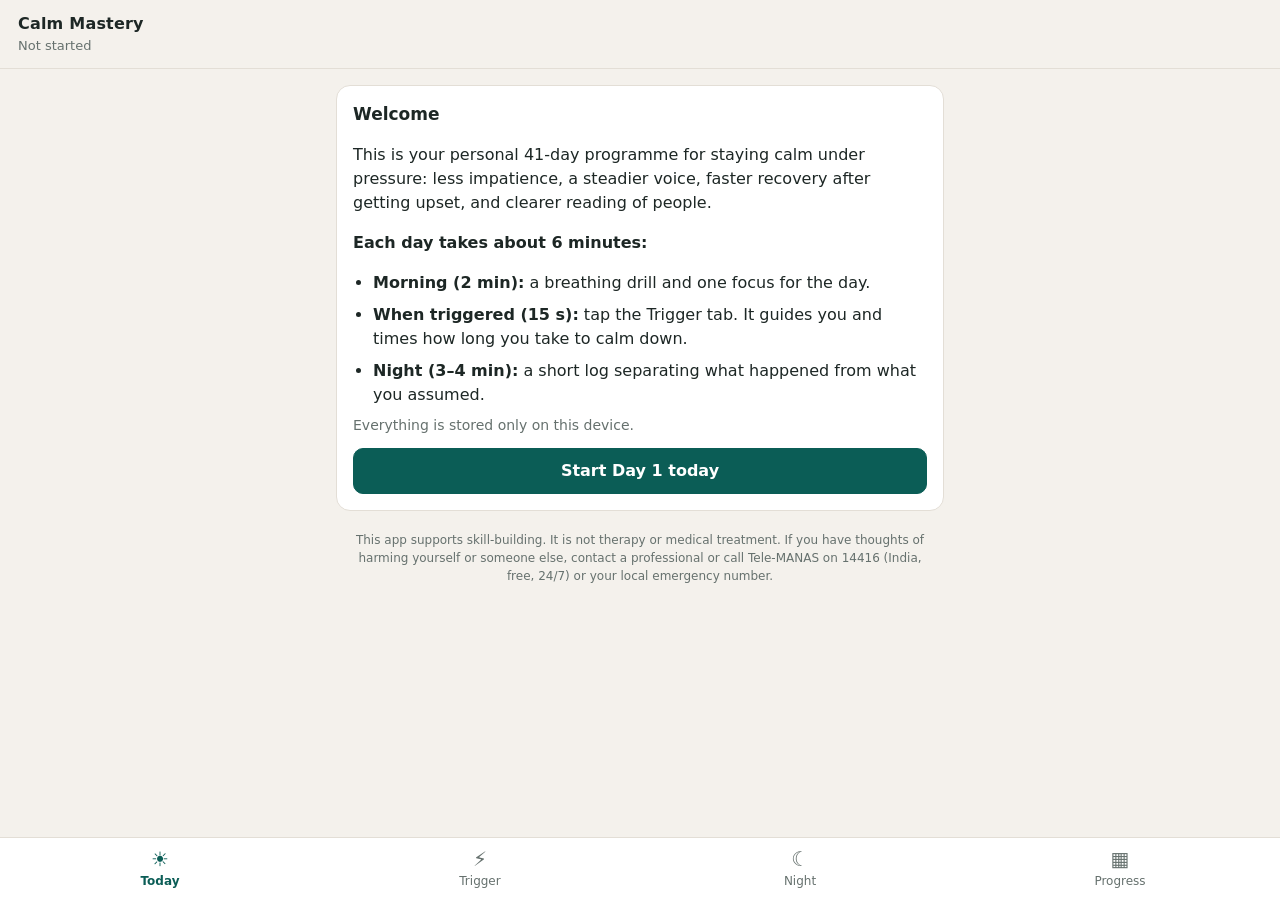
==== index.html @ 555eff74 "Calm Mastery personal MVP as an installable PWA 41-day emotional-regulation programme: daily breathi" ====
<!doctype html>
<html lang="en">
<head>
  <meta charset="utf-8">
  <meta name="viewport" content="width=device-width, initial-scale=1, viewport-fit=cover">
  <meta name="theme-color" content="#0b5d56">
  <title>Calm Mastery</title>
  <link rel="manifest" href="manifest.json">
  <link rel="icon" href="icon.svg" type="image/svg+xml">
  <link rel="icon" href="icons/icon-192.png" type="image/png" sizes="192x192">
  <link rel="apple-touch-icon" href="icons/apple-touch-icon.png">
  <meta name="apple-mobile-web-app-capable" content="yes">
  <meta name="mobile-web-app-capable" content="yes">
  <meta name="apple-mobile-web-app-title" content="Calm Mastery">
  <meta name="apple-mobile-web-app-status-bar-style" content="default">
  <meta name="description" content="A private 41-day programme for staying calm under pressure. Your data stays on your device.">
  <link rel="stylesheet" href="styles.css">
</head>
<body>
  <header class="topbar">
    <div>
      <div class="brand">Calm Mastery</div>
      <div class="sub" id="dayLabel"></div>
    </div>
    <div class="streak" id="streakBadge" title="Current streak"></div>
  </header>

  <div class="banner" id="activeBanner" hidden></div>

  <main id="view"></main>

  <nav class="tabs" aria-label="Sections">
    <button data-tab="today" class="active"><span>☀</span>Today</button>
    <button data-tab="trigger"><span>⚡</span>Trigger</button>
    <button data-tab="night"><span>☾</span>Night</button>
    <button data-tab="progress"><span>▦</span>Progress</button>
  </nav>

  <script src="content.js"></script>
  <script src="app.js"></script>
</body>
</html>
---- styles.css ----
:root {
  --bg: #f4f1ec;
  --card: #ffffff;
  --ink: #1d2725;
  --muted: #66716e;
  --line: #e3ded6;
  --accent: #0b5d56;
  --accent-soft: #dcefeb;
  --warn: #b4532a;
  --warn-soft: #fbe9df;
  --good: #2f7d4f;
  --radius: 14px;
  color-scheme: light dark;
}
@media (prefers-color-scheme: dark) {
  :root {
    --bg: #121615;
    --card: #1b2120;
    --ink: #e8ecea;
    --muted: #9aa5a2;
    --line: #2b3331;
    --accent: #4fb8a9;
    --accent-soft: #1d3532;
    --warn: #e58a5f;
    --warn-soft: #3a2519;
    --good: #6cc48f;
  }
}
* { box-sizing: border-box; }
html, body { margin: 0; }
body {
  font: 16px/1.5 system-ui, -apple-system, "Segoe UI", Roboto, sans-serif;
  background: var(--bg);
  color: var(--ink);
  padding-bottom: calc(76px + env(safe-area-inset-bottom));
}
button, input, textarea, select { font: inherit; color: inherit; }

.topbar {
  position: sticky; top: 0; z-index: 5;
  display: flex; justify-content: space-between; align-items: center;
  padding: 12px 18px; background: var(--bg);
  border-bottom: 1px solid var(--line);
}
.streak:empty { display: none; }
.brand { font-weight: 700; letter-spacing: .2px; }
.sub { color: var(--muted); font-size: 13px; }
.streak {
  background: var(--accent-soft); color: var(--accent);
  padding: 4px 10px; border-radius: 999px; font-weight: 600; font-size: 14px;
}

main { max-width: 640px; margin: 0 auto; padding: 16px; }

.card {
  background: var(--card); border: 1px solid var(--line);
  border-radius: var(--radius); padding: 16px; margin-bottom: 14px;
}
.card h2 { margin: 0 0 4px; font-size: 17px; }
.card .hint { color: var(--muted); font-size: 14px; margin: 0 0 12px; }
.card.done { border-color: var(--accent); }
.tag {
  display: inline-block; font-size: 12px; font-weight: 600;
  padding: 2px 8px; border-radius: 999px; background: var(--accent-soft); color: var(--accent);
}
.tag.warn { background: var(--warn-soft); color: var(--warn); }

.btn {
  display: inline-flex; align-items: center; justify-content: center; gap: 6px;
  border: 1px solid var(--line); background: var(--card);
  padding: 10px 16px; border-radius: 10px; cursor: pointer; min-height: 44px;
}
.btn.primary { background: var(--accent); border-color: var(--accent); color: #fff; font-weight: 600; }
.btn.block { width: 100%; }
.btn:disabled { opacity: .5; cursor: default; }
.row { display: flex; gap: 8px; flex-wrap: wrap; align-items: center; }

.choice {
  display: block; width: 100%; text-align: left;
  border: 1px solid var(--line); background: transparent;
  padding: 10px 12px; border-radius: 10px; margin-bottom: 8px; cursor: pointer;
}
.choice.selected { border-color: var(--accent); background: var(--accent-soft); }

.quote { font-size: 16px; margin: 0 0 8px; }
.src { color: var(--muted); font-size: 12px; }
details.srcs summary { color: var(--muted); font-size: 13px; cursor: pointer; margin-top: 8px; }
details.srcs p { margin: 6px 0 0; }

/* Breathing */
.breath { display: flex; flex-direction: column; align-items: center; padding: 8px 0; }
.circle {
  width: 150px; height: 150px; border-radius: 50%;
  background: radial-gradient(circle, var(--accent-soft) 0%, var(--accent-soft) 60%, transparent 61%);
  border: 3px solid var(--accent);
  display: flex; align-items: center; justify-content: center;
  text-align: center; font-weight: 600; color: var(--accent);
  transform: scale(.6); transition-property: transform; transition-timing-function: ease-in-out;
  margin: 18px 0;
}
.breath .count { color: var(--muted); font-size: 14px; }

/* Trigger */
.trigger-grid { display: grid; grid-template-columns: 1fr 1fr; gap: 10px; }
.trigger-btn {
  border: 1px solid var(--line); background: var(--card); border-radius: var(--radius);
  padding: 18px 10px; cursor: pointer; text-align: center; min-height: 110px;
}
.trigger-btn .em { font-size: 28px; display: block; margin-bottom: 6px; }
.timer { font-size: 44px; font-weight: 700; text-align: center; font-variant-numeric: tabular-nums; color: var(--warn); }
.steps { padding-left: 20px; margin: 8px 0; }
.steps li { margin-bottom: 8px; }
.chips { display: flex; flex-wrap: wrap; gap: 6px; }
.chip {
  border: 1px solid var(--line); background: transparent; border-radius: 999px;
  padding: 6px 12px; cursor: pointer; font-size: 14px;
}
.chip.selected { background: var(--accent); border-color: var(--accent); color: #fff; }
.calm-btn { background: var(--good); border-color: var(--good); color: #fff; font-weight: 700; font-size: 18px; min-height: 56px; }

.list { list-style: none; padding: 0; margin: 0; }
.list li { padding: 8px 0; border-top: 1px solid var(--line); font-size: 14px; display: flex; justify-content: space-between; gap: 8px; }
.list li:first-child { border-top: 0; }

/* Forms */
label.field { display: block; margin-bottom: 12px; }
label.field span { display: block; font-size: 14px; font-weight: 600; margin-bottom: 4px; }
label.field small { display: block; color: var(--muted); font-size: 13px; margin-bottom: 4px; font-weight: 400; }
textarea, input[type=text], input[type=date] {
  width: 100%; border: 1px solid var(--line); border-radius: 10px;
  background: var(--bg); padding: 10px; resize: vertical;
}
textarea { min-height: 64px; }
.score { display: flex; gap: 6px; }
.score button {
  flex: 1; min-height: 40px; border-radius: 8px; border: 1px solid var(--line);
  background: transparent; cursor: pointer;
}
.score button.selected { background: var(--accent); border-color: var(--accent); color: #fff; }

/* Progress */
.grid41 { display: grid; grid-template-columns: repeat(7, 1fr); gap: 6px; }
.cell {
  aspect-ratio: 1; border-radius: 6px; font-size: 11px;
  display: flex; align-items: center; justify-content: center;
  background: var(--bg); border: 1px solid var(--line); color: var(--muted);
}
.cell.full { background: var(--accent); border-color: var(--accent); color: #fff; }
.cell.partial { background: var(--accent-soft); color: var(--accent); border-color: var(--accent); }
.cell.missed { background: var(--warn-soft); color: var(--warn); border-color: var(--warn-soft); }
.cell.today { outline: 2px solid var(--ink); outline-offset: 1px; }
.legend { display: flex; gap: 12px; flex-wrap: wrap; font-size: 12px; color: var(--muted); margin-top: 10px; }
.legend i { display: inline-block; width: 10px; height: 10px; border-radius: 3px; margin-right: 4px; vertical-align: -1px; }
.stats { display: grid; grid-template-columns: repeat(3, 1fr); gap: 8px; }
.stat { background: var(--bg); border-radius: 10px; padding: 10px; text-align: center; }
.stat b { display: block; font-size: 22px; }
.stat span { font-size: 12px; color: var(--muted); }
.bar { height: 8px; border-radius: 4px; background: var(--accent); }
.bar-row { display: grid; grid-template-columns: 130px 1fr 28px; gap: 8px; align-items: center; font-size: 13px; margin-bottom: 6px; }
svg.chart { width: 100%; height: 160px; }
svg.chart text { fill: var(--muted); font-size: 10px; }

.banner {
  max-width: 640px; margin: 10px auto 0; padding: 10px 14px;
  background: var(--warn-soft); color: var(--warn); border-radius: 10px;
  font-weight: 600; cursor: pointer; text-align: center;
}
.disclaimer { color: var(--muted); font-size: 12px; text-align: center; padding: 6px 12px 0; }

.tabs {
  position: fixed; bottom: 0; left: 0; right: 0; z-index: 5;
  display: flex; background: var(--card); border-top: 1px solid var(--line);
  padding-bottom: env(safe-area-inset-bottom);
}
.tabs button {
  flex: 1; border: 0; background: transparent; padding: 8px 0 10px; cursor: pointer;
  font-size: 12px; color: var(--muted); display: flex; flex-direction: column; align-items: center;
}
.tabs button span { font-size: 20px; line-height: 1.3; }
.tabs button.active { color: var(--accent); font-weight: 600; }
.toast {
  position: fixed; left: 50%; bottom: 90px; transform: translateX(-50%);
  background: var(--ink); color: var(--bg); padding: 8px 16px; border-radius: 999px; font-size: 14px; z-index: 10;
}
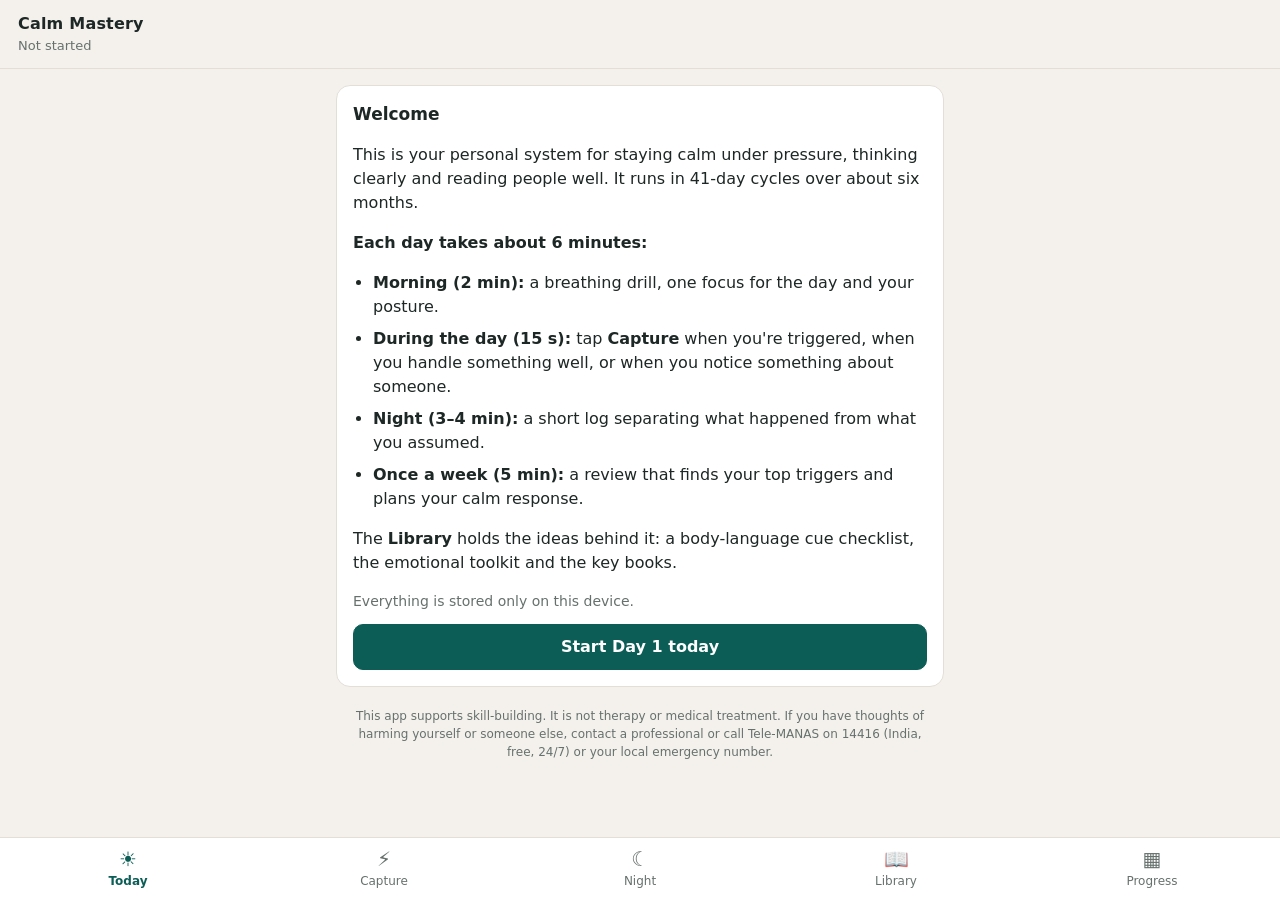
==== commit 14ce4888: "Build the full mastery system Adds the observation, analysis and presence layers from the design: Ca" ====
--- a/index.html
+++ b/index.html
@@ -13,7 +13,7 @@
   <meta name="mobile-web-app-capable" content="yes">
   <meta name="apple-mobile-web-app-title" content="Calm Mastery">
   <meta name="apple-mobile-web-app-status-bar-style" content="default">
-  <meta name="description" content="A private 41-day programme for staying calm under pressure. Your data stays on your device.">
+  <meta name="description" content="A private system for emotional balance, clear thinking and reading people, in 41-day cycles. Your data stays on your device.">
   <link rel="stylesheet" href="styles.css">
 </head>
 <body>
@@ -31,8 +31,9 @@
 
   <nav class="tabs" aria-label="Sections">
     <button data-tab="today" class="active"><span>☀</span>Today</button>
-    <button data-tab="trigger"><span>⚡</span>Trigger</button>
+    <button data-tab="capture"><span>⚡</span>Capture</button>
     <button data-tab="night"><span>☾</span>Night</button>
+    <button data-tab="library"><span>📖</span>Library</button>
     <button data-tab="progress"><span>▦</span>Progress</button>
   </nav>
 
--- a/styles.css
+++ b/styles.css
@@ -178,6 +178,59 @@
 }
 .tabs button span { font-size: 20px; line-height: 1.3; }
 .tabs button.active { color: var(--accent); font-weight: 600; }
+/* Segmented control (Capture) */
+.seg { display: flex; background: var(--card); border: 1px solid var(--line); border-radius: 12px; padding: 4px; gap: 4px; margin-bottom: 14px; }
+.seg button { flex: 1; border: 0; background: transparent; border-radius: 9px; padding: 9px 4px; cursor: pointer; font-size: 14px; color: var(--muted); }
+.seg button.active { background: var(--accent); color: #fff; font-weight: 600; }
+
+.accent-card { border-color: var(--accent); background: var(--accent-soft); }
+.chip.static { cursor: default; }
+.win-grid { display: grid; grid-template-columns: 1fr 1fr; gap: 8px; }
+.win-btn {
+  border: 1px solid var(--line); background: transparent; border-radius: 12px;
+  padding: 10px; cursor: pointer; text-align: left; font-size: 14px; display: flex; gap: 8px; align-items: center; min-height: 52px;
+}
+.win-btn span { font-size: 20px; }
+.win-btn:active { background: var(--accent-soft); border-color: var(--accent); }
+.linkbtn { border: 0; background: none; color: var(--accent); cursor: pointer; padding: 0; text-decoration: underline; font-size: inherit; }
+.x { border: 0; background: none; color: var(--muted); cursor: pointer; font-size: 20px; line-height: 1; padding: 0 4px; }
+.nowrap { white-space: nowrap; }
+.cue-group { margin-bottom: 8px; }
+.cue-group small { display: block; color: var(--muted); font-size: 12px; margin-bottom: 4px; }
+.obs { border-top: 1px solid var(--line); padding: 10px 0; font-size: 14px; }
+.obs:first-of-type { border-top: 0; }
+.obs p { margin: 4px 0; }
+.list li.clickable { cursor: pointer; }
+select.btn { min-height: 44px; }
+input[type=time] { width: 100%; border: 1px solid var(--line); border-radius: 10px; background: var(--bg); padding: 10px; }
+details.acc-inline summary { cursor: pointer; margin: 4px 0 8px; }
+
+/* Library */
+details.acc > summary { cursor: pointer; font-weight: 700; font-size: 17px; list-style: none; display: flex; justify-content: space-between; }
+details.acc > summary::-webkit-details-marker { display: none; }
+details.acc > summary::after { content: "+"; color: var(--muted); font-weight: 400; }
+details.acc[open] > summary::after { content: "–"; }
+details.acc[open] > summary { margin-bottom: 8px; }
+details.acc h3 { font-size: 15px; margin: 14px 0 4px; }
+details.acc p { margin: 6px 0; }
+.caution { background: var(--warn-soft); color: var(--ink); border-radius: 10px; padding: 10px; font-size: 14px; }
+.book { border-top: 1px solid var(--line); padding: 8px 0; }
+.book ul { margin: 6px 0; padding-left: 20px; font-size: 14px; }
+.stage { border-left: 3px solid var(--line); padding: 2px 0 2px 10px; margin: 8px 0; }
+.stage.current { border-color: var(--accent); }
+.stage p { margin: 4px 0 0; font-size: 14px; color: var(--muted); }
+
+/* Progress extras */
+.pbar { height: 10px; background: var(--bg); border-radius: 5px; overflow: hidden; border: 1px solid var(--line); }
+.pbar i { display: block; height: 100%; background: var(--accent); }
+.bar.good { background: var(--good); }
+.table-wrap { overflow-x: auto; }
+table.ratings { width: 100%; font-size: 13px; border-collapse: collapse; }
+table.ratings th { font-weight: 600; color: var(--muted); padding: 4px 2px; }
+table.ratings td { text-align: center; padding: 4px 2px; border-top: 1px solid var(--line); }
+.up { color: var(--good); font-size: 13px; }
+.down { color: var(--warn); font-size: 13px; }
+
 .toast {
   position: fixed; left: 50%; bottom: 90px; transform: translateX(-50%);
   background: var(--ink); color: var(--bg); padding: 8px 16px; border-radius: 999px; font-size: 14px; z-index: 10;
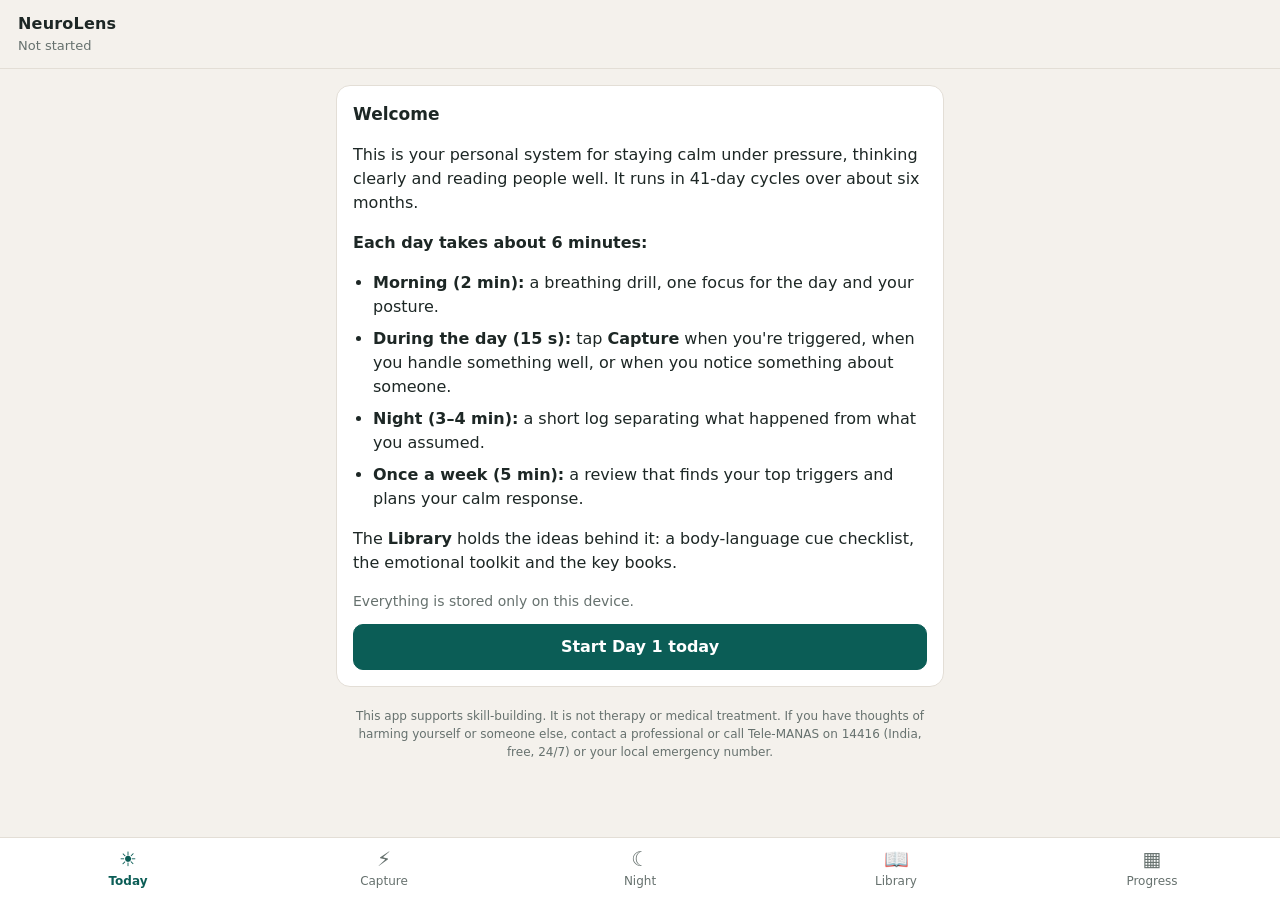
==== commit 1026ca25: "Rename app to NeuroLens; serve at neurolens.mhaanvia.tech Co-Authored-By: Claude Opus 5.5 <noreply@a" ====
--- a/index.html
+++ b/index.html
@@ -4,14 +4,14 @@
   <meta charset="utf-8">
   <meta name="viewport" content="width=device-width, initial-scale=1, viewport-fit=cover">
   <meta name="theme-color" content="#0b5d56">
-  <title>Calm Mastery</title>
+  <title>NeuroLens</title>
   <link rel="manifest" href="manifest.json">
   <link rel="icon" href="icon.svg" type="image/svg+xml">
   <link rel="icon" href="icons/icon-192.png" type="image/png" sizes="192x192">
   <link rel="apple-touch-icon" href="icons/apple-touch-icon.png">
   <meta name="apple-mobile-web-app-capable" content="yes">
   <meta name="mobile-web-app-capable" content="yes">
-  <meta name="apple-mobile-web-app-title" content="Calm Mastery">
+  <meta name="apple-mobile-web-app-title" content="NeuroLens">
   <meta name="apple-mobile-web-app-status-bar-style" content="default">
   <meta name="description" content="A private system for emotional balance, clear thinking and reading people, in 41-day cycles. Your data stays on your device.">
   <link rel="stylesheet" href="styles.css">
@@ -19,7 +19,7 @@
 <body>
   <header class="topbar">
     <div>
-      <div class="brand">Calm Mastery</div>
+      <div class="brand">NeuroLens</div>
       <div class="sub" id="dayLabel"></div>
     </div>
     <div class="streak" id="streakBadge" title="Current streak"></div>
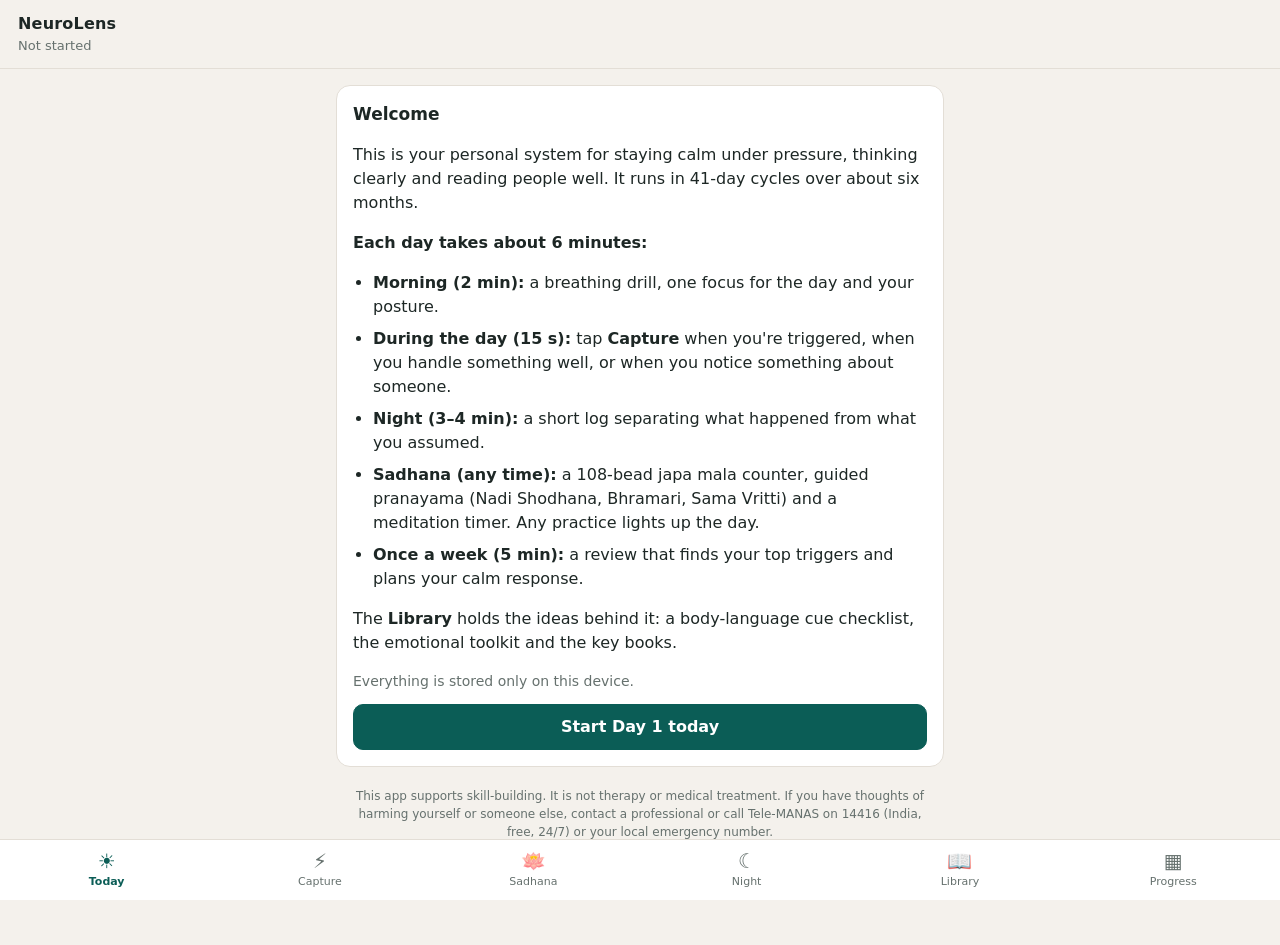
==== commit c820f951: "Add Sadhana tab: japa mala, pranayama and meditation - Mala: full-screen bead strand you pull like a" ====
--- a/index.html
+++ b/index.html
@@ -4,6 +4,7 @@
   <meta charset="utf-8">
   <meta name="viewport" content="width=device-width, initial-scale=1, viewport-fit=cover">
   <meta name="theme-color" content="#0b5d56">
+  <meta name="format-detection" content="telephone=no">
   <title>NeuroLens</title>
   <link rel="manifest" href="manifest.json">
   <link rel="icon" href="icon.svg" type="image/svg+xml">
@@ -32,6 +33,7 @@
   <nav class="tabs" aria-label="Sections">
     <button data-tab="today" class="active"><span>☀</span>Today</button>
     <button data-tab="capture"><span>⚡</span>Capture</button>
+    <button data-tab="sadhana"><span>🪷</span>Sadhana</button>
     <button data-tab="night"><span>☾</span>Night</button>
     <button data-tab="library"><span>📖</span>Library</button>
     <button data-tab="progress"><span>▦</span>Progress</button>
@@ -39,5 +41,6 @@
 
   <script src="content.js"></script>
   <script src="app.js"></script>
+  <script src="sadhana.js"></script>
 </body>
 </html>
--- a/styles.css
+++ b/styles.css
@@ -235,3 +235,170 @@
   position: fixed; left: 50%; bottom: 90px; transform: translateX(-50%);
   background: var(--ink); color: var(--bg); padding: 8px 16px; border-radius: 999px; font-size: 14px; z-index: 10;
 }
+
+/* ---------- Sadhana ---------- */
+.tabs button { font-size: 11px; }
+.btn.big { min-height: 52px; font-size: 17px; }
+.muted { color: var(--muted); }
+.choice small { font-size: 13px; }
+.choice:disabled { opacity: .55; }
+
+.mala-card { text-align: center; }
+.mala-ring { position: relative; width: 240px; max-width: 80%; margin: 0 auto 12px; }
+.mala-num { position: absolute; inset: 0; display: flex; flex-direction: column; align-items: center; justify-content: center; }
+.mala-num b { font-size: 52px; line-height: 1; font-variant-numeric: tabular-nums; color: var(--accent); }
+.mala-num span { color: var(--muted); font-size: 14px; }
+svg.beads { width: 100%; height: auto; display: block; }
+svg.beads circle { fill: var(--line); transition: fill .15s; }
+svg.beads circle.on { fill: var(--accent); }
+svg.beads circle.guru { fill: none; stroke: var(--accent); stroke-width: 2; }
+
+.toggle {
+  display: flex; width: 100%; justify-content: space-between; align-items: center; gap: 12px;
+  border: 0; border-top: 1px solid var(--line); background: none; padding: 12px 0; cursor: pointer; text-align: left;
+}
+.toggle b { display: block; font-size: 14px; font-weight: 600; }
+.toggle small { display: block; color: var(--muted); font-size: 13px; }
+.toggle i { flex: none; width: 44px; height: 26px; border-radius: 13px; background: var(--line); position: relative; transition: background .2s; }
+.toggle i::after { content: ""; position: absolute; top: 3px; left: 3px; width: 20px; height: 20px; border-radius: 50%; background: #fff; transition: transform .2s; box-shadow: 0 1px 2px rgba(0,0,0,.3); }
+.toggle.on i { background: var(--accent); }
+.toggle.on i::after { transform: translateX(18px); }
+
+.before { margin-top: 12px; text-align: left; }
+.before small { display: block; color: var(--muted); font-size: 13px; margin-bottom: 4px; }
+.score.s10 { gap: 4px; }
+.score.s10 button { min-height: 38px; padding: 0; font-size: 14px; }
+
+/* Full-screen blind-tap mala */
+body.focus-open { overflow: hidden; }
+body.focus-open .tabs, body.focus-open .topbar { visibility: hidden; }
+.mala-focus {
+  position: fixed; inset: 0; z-index: 50; background: #0d1312; color: #cfe3df;
+  display: flex; flex-direction: column; align-items: center;
+  padding: calc(10px + env(safe-area-inset-top)) 14px calc(14px + env(safe-area-inset-bottom));
+  touch-action: none; user-select: none; -webkit-user-select: none; -webkit-touch-callout: none;
+  -webkit-tap-highlight-color: transparent; cursor: pointer;
+}
+.mf-top { width: 100%; max-width: 640px; display: flex; justify-content: space-between; align-items: center; gap: 8px; }
+.mf-btn { background: rgba(255,255,255,.08); color: #cfe3df; border: 1px solid rgba(255,255,255,.14); border-radius: 10px; min-height: 44px; min-width: 64px; padding: 0 14px; font-weight: 600; cursor: pointer; }
+.mf-meta { font-size: 13px; opacity: .7; text-align: center; }
+.mf-mantra { margin-top: 12px; font-size: 18px; opacity: .75; text-align: center; }
+.mf-center { flex: 1; width: 100%; display: flex; align-items: center; justify-content: center; position: relative; }
+.mf-center svg.beads { width: min(78vw, 52vh, 420px); }
+.mala-focus svg.beads circle { fill: rgba(255,255,255,.12); }
+.mala-focus svg.beads circle.on { fill: #6fc9bb; }
+.mala-focus svg.beads circle.guru { stroke: #6fc9bb; fill: none; }
+.mf-count { position: absolute; font-size: min(22vw, 120px); font-weight: 300; font-variant-numeric: tabular-nums; opacity: .85; pointer-events: none; }
+.mf-hint { font-size: 13px; opacity: .45; text-align: center; line-height: 1.6; }
+.mf-flash { position: absolute; top: 40%; left: 50%; transform: translateX(-50%); background: #6fc9bb; color: #0d1312; font-weight: 700; padding: 10px 18px; border-radius: 18px; opacity: 0; pointer-events: none; max-width: 88vw; width: max-content; text-align: center; }
+.mf-flash.show { animation: mfflash 2.4s ease-out; }
+@keyframes mfflash { 0% { opacity: 0; } 10% { opacity: 1; } 75% { opacity: 1; } 100% { opacity: 0; } }
+
+/* Pranayama */
+.p-secs { font-size: 28px; font-weight: 600; font-variant-numeric: tabular-nums; color: var(--accent); min-height: 36px; }
+.circle.humming { box-shadow: 0 0 0 6px var(--accent-soft), 0 0 0 12px color-mix(in srgb, var(--accent-soft) 50%, transparent); animation: hum .18s infinite alternate; }
+@keyframes hum { from { border-width: 3px; } to { border-width: 5px; } }
+.nostrils { display: flex; justify-content: center; gap: 40px; margin: 14px 0 0; }
+.nos { width: 74px; height: 74px; border-radius: 50%; border: 3px solid var(--line); display: flex; flex-direction: column; align-items: center; justify-content: center; transition: all .3s; }
+.nos b { font-size: 22px; line-height: 1; }
+.nos small { font-size: 10px; color: var(--muted); text-align: center; line-height: 1.1; margin-top: 2px; }
+.nos.open { border-color: var(--accent); background: var(--accent-soft); color: var(--accent); }
+.nos.closed { opacity: .5; border-style: dashed; }
+
+/* Meditation */
+.med-run { text-align: center; }
+.sankalpa { font-style: italic; color: var(--muted); margin: 4px 0 12px; }
+.med-ring { position: relative; width: 240px; max-width: 80%; margin: 8px auto 12px; }
+.med-ring svg { width: 100%; display: block; transform: rotate(-90deg); }
+.med-ring .track { fill: none; stroke: var(--line); stroke-width: 6; }
+.med-ring .fill { fill: none; stroke: var(--accent); stroke-width: 6; stroke-linecap: round; transition: stroke-dashoffset .3s linear; }
+.med-time { position: absolute; inset: 0; display: flex; align-items: center; justify-content: center; font-size: 46px; font-weight: 300; font-variant-numeric: tabular-nums; }
+
+/* Mandala grid + Progress marker */
+.cell.sd1 { background: color-mix(in srgb, var(--accent) 30%, var(--card)); border-color: var(--accent); color: var(--ink); }
+.cell.sd2 { background: color-mix(in srgb, var(--accent) 60%, var(--card)); border-color: var(--accent); color: #fff; }
+.cell.sd3 { background: var(--accent); border-color: var(--accent); color: #fff; }
+.cell.future { opacity: .6; }
+.legend i.lg.sd1 { background: color-mix(in srgb, var(--accent) 30%, var(--card)); }
+.legend i.lg.sd2 { background: color-mix(in srgb, var(--accent) 60%, var(--card)); }
+.legend i.lg.sd3 { background: var(--accent); }
+.cell { position: relative; }
+.cell.lotus::after { content: ""; position: absolute; top: 3px; right: 3px; width: 6px; height: 6px; border-radius: 50%; background: #d9a441; }
+.legend i.lg-dot { background: #d9a441; border-radius: 50%; }
+
+/* Pacer label stays full size while the circle scales */
+.pwrap { position: relative; display: flex; align-items: center; justify-content: center; }
+.plabel { position: absolute; font-weight: 600; color: var(--accent); text-align: center; max-width: 150px; pointer-events: none; }
+
+/* ---------- Bead strand (full-screen mala) ---------- */
+.strand {
+  position: relative; flex: 1; width: 100%; max-width: 480px; overflow: hidden; --thumb: 64%;
+  -webkit-mask-image: linear-gradient(transparent, #000 14%, #000 88%, transparent);
+  mask-image: linear-gradient(transparent, #000 14%, #000 88%, transparent);
+}
+.strand.turning { animation: turnmala .9s ease-in-out .12s; }
+@keyframes turnmala { 0% { transform: perspective(700px) rotateY(0); } 50% { transform: perspective(700px) rotateY(88deg); opacity: .35; } 100% { transform: perspective(700px) rotateY(0); } }
+.strand .thread { position: absolute; top: 0; bottom: 0; left: 50%; width: 3px; margin-left: -1.5px; background: linear-gradient(#b23a2a, #8e2a1f); opacity: .85; }
+.strand .thumbmark { position: absolute; left: 50%; top: var(--thumb); width: 74px; height: 74px; transform: translate(-50%, -50%); border-radius: 50%; border: 2px solid rgba(111, 201, 187, .35); box-shadow: 0 0 24px rgba(111, 201, 187, .18); }
+.beadwin { position: absolute; inset: 0; will-change: transform; }
+.bd {
+  position: absolute; left: 50%; width: 52px; height: 52px; margin: -26px 0 0 -26px; border-radius: 50%;
+  box-shadow: inset -5px -7px 12px rgba(0,0,0,.45), inset 4px 5px 8px rgba(255,255,255,.12), 0 4px 8px rgba(0,0,0,.5);
+}
+.bd.done { filter: brightness(.7); }
+.bd.cur { filter: brightness(1.12); }
+.bd.guru { width: 66px; height: 66px; margin: -33px 0 0 -33px; }
+.bd .tassel { position: absolute; left: 50%; top: 86%; width: 30px; height: 58px; margin-left: -15px; transform-origin: top center; transform: rotate(-14deg); z-index: -1;
+  clip-path: polygon(38% 0, 62% 0, 100% 100%, 0 100%);
+  background: linear-gradient(#d9b44a 0 12%, transparent 12%), repeating-linear-gradient(90deg, #a8301f 0 2px, #d8573f 2px 3px, #8e2a1f 3px 4px);
+  -webkit-mask-image: linear-gradient(#000 80%, rgba(0,0,0,.35)); mask-image: linear-gradient(#000 80%, rgba(0,0,0,.35)); }
+/* Materials */
+.bd.rudraksha { background:
+  radial-gradient(circle, rgba(255,255,255,.14) 1px, transparent 1.6px) 0 0 / 6px 6px,
+  repeating-conic-gradient(from 8deg, rgba(0,0,0,.32) 0 5deg, transparent 5deg 51deg),
+  radial-gradient(circle at 35% 30%, #c98a5a, #7a3f1d 55%, #3d1d0c); }
+.bd.sandalwood { background:
+  repeating-linear-gradient(100deg, rgba(90,50,20,.18) 0 1px, transparent 1px 5px),
+  radial-gradient(circle at 35% 30%, #f3d3a3, #c48d55 58%, #7d5028); }
+.bd.tulsi { width: 44px; height: 48px; margin: -24px 0 0 -22px; border-radius: 45% / 50%; background:
+  repeating-linear-gradient(0deg, rgba(80,60,20,.15) 0 1px, transparent 1px 6px),
+  radial-gradient(circle at 35% 30%, #f1e6c4, #c2aa74 60%, #826a3c); }
+.bd.crystal { background: radial-gradient(circle at 34% 28%, #fff 0 8%, rgba(210,235,255,.75) 18%, rgba(140,185,230,.35) 62%, rgba(80,120,170,.5));
+  border: 1px solid rgba(255,255,255,.35); box-shadow: inset -4px -6px 12px rgba(30,60,110,.45), 0 4px 10px rgba(0,0,0,.4); }
+.bd.mini { position: static; display: inline-block; width: 16px; height: 16px; margin: 0 6px 0 0; vertical-align: -3px; box-shadow: inset -2px -2px 4px rgba(0,0,0,.4); }
+.mf-count.side { left: auto; right: 6%; top: var(--thumb); transform: translateY(-50%); font-size: 54px; opacity: .45; }
+.bd.guru { box-shadow: inset -5px -7px 12px rgba(0,0,0,.45), inset 4px 5px 8px rgba(255,255,255,.12), 0 0 0 3px rgba(217,180,74,.6), 0 4px 10px rgba(0,0,0,.5); }
+.bd.tulsi.guru { width: 60px; height: 64px; margin: -32px 0 0 -30px; }
+
+/* Pace guard: cooldown arc around the thumb bead + thin bar under the top bar */
+.cool { --cool: 0s; pointer-events: none; }
+.cool.arc { position: absolute; left: 50%; top: var(--thumb); width: 86px; height: 86px; transform: translate(-50%, -50%) rotate(-90deg); z-index: 2; }
+.cool.arc .cbg { fill: none; stroke: rgba(255,255,255,.08); stroke-width: 3; }
+.cool.arc .cfill { fill: none; stroke: #6fc9bb; stroke-width: 3; stroke-linecap: round; stroke-dasharray: 100; stroke-dashoffset: 100; opacity: .55; }
+.cool.arc.run .cfill { animation: coolfill var(--cool) linear forwards; }
+.cool.arc.ready .cfill { stroke-dashoffset: 0; opacity: 1; animation: none; }
+@keyframes coolfill { from { stroke-dashoffset: 100; } to { stroke-dashoffset: 0; } }
+.cool.bar { width: 100%; max-width: 640px; height: 3px; margin-top: 8px; background: rgba(255,255,255,.08); border-radius: 2px; overflow: hidden; }
+.cool.bar i { display: block; height: 100%; width: 0; background: #6fc9bb; opacity: .55; }
+.cool.bar.run i { animation: coolbar var(--cool) linear forwards; }
+.cool.bar.ready i { width: 100%; opacity: 1; animation: none; }
+@keyframes coolbar { from { width: 0; } to { width: 100%; } }
+.cool.blocked { animation: coolnudge .35s ease; }
+.cool.arc.blocked { animation: coolnudgearc .35s ease; }
+@keyframes coolnudge { 0%, 100% { opacity: 1; } 40% { opacity: .2; } }
+@keyframes coolnudgearc { 0%, 100% { transform: translate(-50%, -50%) rotate(-90deg) scale(1); } 40% { transform: translate(-50%, -50%) rotate(-90deg) scale(1.12); } }
+
+/* Tone sustain: emerald glow ring around the bead while its sound lasts */
+.sustain { position: absolute; left: 50%; top: var(--thumb); width: 92px; height: 92px; border-radius: 50%; pointer-events: none;
+  transform: translate(-50%, -50%) scale(.9); opacity: 0; border: 2px solid #34d399;
+  box-shadow: 0 0 18px rgba(52, 211, 153, .55), inset 0 0 14px rgba(52, 211, 153, .35); --sd: 1.2s; }
+.sustain.ring { top: 50%; width: min(70vw, 46vh, 380px); height: min(70vw, 46vh, 380px); }
+.sustain.on { animation: sustainglow var(--sd) ease-out both; }
+@keyframes sustainglow {
+  0% { opacity: 0; transform: translate(-50%, -50%) scale(.9); }
+  12% { opacity: .95; transform: translate(-50%, -50%) scale(1.02); }
+  33% { opacity: .8; transform: translate(-50%, -50%) scale(1.06); }
+  100% { opacity: 0; transform: translate(-50%, -50%) scale(1.22); }
+}
+.tag.sync { background: rgba(52, 211, 153, .15); color: #10b981; margin-left: 6px; vertical-align: 1px; }
+label.field span.tag { display: inline-block; font-size: 12px; font-weight: 600; margin: 0 0 0 6px; }
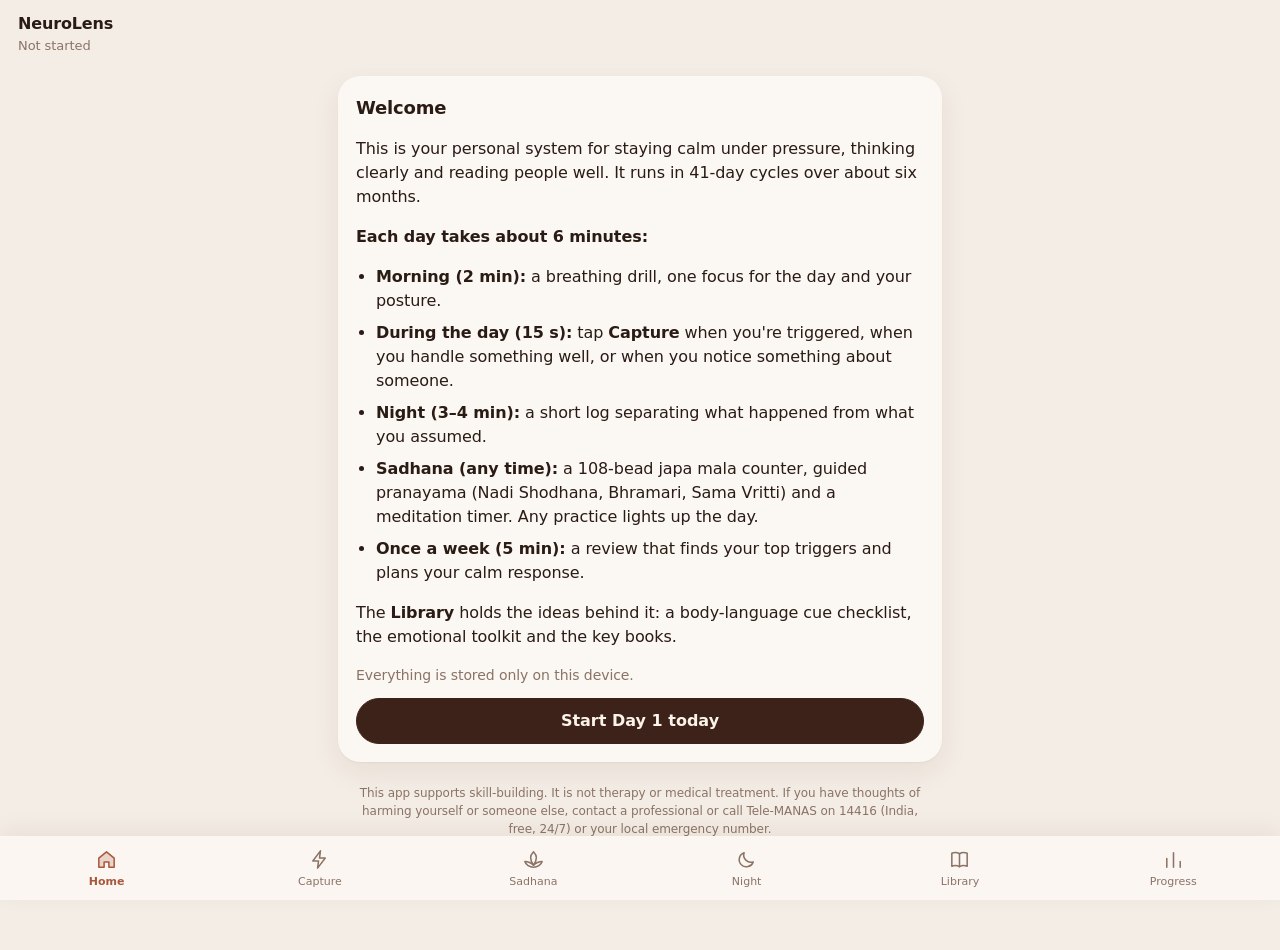
==== commit 6e43d390: "Warm redesign: greeting, recommended session, quick actions, picture tiles, immersive meditation pla" ====
--- a/index.html
+++ b/index.html
@@ -3,7 +3,7 @@
 <head>
   <meta charset="utf-8">
   <meta name="viewport" content="width=device-width, initial-scale=1, viewport-fit=cover">
-  <meta name="theme-color" content="#0b5d56">
+  <meta name="theme-color" content="#f4ede5">
   <meta name="format-detection" content="telephone=no">
   <title>NeuroLens</title>
   <link rel="manifest" href="manifest.json">
@@ -31,12 +31,12 @@
   <main id="view"></main>
 
   <nav class="tabs" aria-label="Sections">
-    <button data-tab="today" class="active"><span>☀</span>Today</button>
-    <button data-tab="capture"><span>⚡</span>Capture</button>
-    <button data-tab="sadhana"><span>🪷</span>Sadhana</button>
-    <button data-tab="night"><span>☾</span>Night</button>
-    <button data-tab="library"><span>📖</span>Library</button>
-    <button data-tab="progress"><span>▦</span>Progress</button>
+    <button data-tab="today" class="active"><svg viewBox="0 0 24 24" aria-hidden="true"><path d="M4 10.5 12 4l8 6.5V20h-5.5v-5.5h-5V20H4z"/></svg>Home</button>
+    <button data-tab="capture"><svg viewBox="0 0 24 24" aria-hidden="true"><path d="M13 3 5 13.5h6L10 21l8-10.5h-6z"/></svg>Capture</button>
+    <button data-tab="sadhana"><svg viewBox="0 0 24 24" aria-hidden="true"><path d="M12 20c-4 0-8-2.5-9-6 3 0 6 1 9 4 3-3 6-4 9-4-1 3.5-5 6-9 6z"/><path d="M12 18c-2-2.5-3-5-3-8 0-2 1.2-4 3-6 1.8 2 3 4 3 6 0 3-1 5.5-3 8z"/></svg>Sadhana</button>
+    <button data-tab="night"><svg viewBox="0 0 24 24" aria-hidden="true"><path d="M19 14.5A7.5 7.5 0 0 1 9.5 5 7.5 7.5 0 1 0 19 14.5z"/></svg>Night</button>
+    <button data-tab="library"><svg viewBox="0 0 24 24" aria-hidden="true"><path d="M4 5.5C6.5 4.5 9.5 4.5 12 6c2.5-1.5 5.5-1.5 8-.5V19c-2.5-1-5.5-1-8 .5-2.5-1.5-5.5-1.5-8-.5z"/><path d="M12 6v13.5"/></svg>Library</button>
+    <button data-tab="progress"><svg viewBox="0 0 24 24" aria-hidden="true"><path d="M5 20V11M12 20V5M19 20v-6"/></svg>Progress</button>
   </nav>
 
   <script src="content.js"></script>
--- a/styles.css
+++ b/styles.css
@@ -402,3 +402,133 @@
 }
 .tag.sync { background: rgba(52, 211, 153, .15); color: #10b981; margin-left: 6px; vertical-align: 1px; }
 label.field span.tag { display: inline-block; font-size: 12px; font-weight: 600; margin: 0 0 0 6px; }
+
+/* ---------- Sadhana: simpler layout ---------- */
+.center { text-align: center; justify-content: center; }
+.card.simple { text-align: center; }
+.card.simple .btn.big { margin-top: 4px; }
+.mantra-line { margin: 0 0 6px; font-size: 18px; font-weight: 600; letter-spacing: .02em; }
+.med-min { margin: 6px 0 12px; }
+.med-min b { display: block; font-size: 56px; line-height: 1; }
+.med-min span { color: var(--muted); font-size: 14px; }
+.caution.small { font-size: 12.5px; margin: 12px 0 0; padding: 8px 10px; }
+.card.acc h3 { font-size: 15px; margin: 14px 0 6px; }
+.card.acc > summary + * { margin-top: 12px; }
+details.srcs[data-fold] { margin-top: 12px; }
+
+/* =========================================================
+   Warm theme ("App UI" reference): cream, clay and deep brown,
+   soft shadows, pill buttons, greeting + hero on Home.
+   ========================================================= */
+:root {
+  --bg: #f4ede5; --card: #fbf7f2; --ink: #2a1b14; --muted: #8b7366; --line: #eadfd3;
+  --accent: #8e4a32; --accent-soft: #f2e1d5; --warn: #b4452a; --warn-soft: #f8e3d8; --good: #6d7d4a;
+  --deep: #3d2219; --clay: #a9583d; --terra: #c26a4c; --sand: #dcb898;
+  --radius: 22px; --shadow: 0 1px 2px rgba(70,35,20,.05), 0 10px 30px rgba(70,35,20,.07);
+}
+@media (prefers-color-scheme: dark) {
+  :root {
+    --bg: #17100c; --card: #221813; --ink: #f4e9df; --muted: #b19b8c; --line: #35271f;
+    --accent: #db9070; --accent-soft: #3b271d; --warn: #e88a64; --warn-soft: #3d241a; --good: #a9bb7d;
+    --deep: #5a3326; --clay: #c46c4b; --terra: #b0603f; --sand: #9a7558;
+    --shadow: 0 1px 2px rgba(0,0,0,.3), 0 10px 30px rgba(0,0,0,.25);
+  }
+}
+body { font-family: "Inter", "SF Pro Text", system-ui, -apple-system, "Segoe UI", Roboto, sans-serif; letter-spacing: -.005em; }
+.topbar { background: color-mix(in srgb, var(--bg) 88%, transparent); backdrop-filter: blur(12px); -webkit-backdrop-filter: blur(12px); border-bottom: 0; }
+.brand { font-weight: 650; letter-spacing: -.01em; }
+.streak { background: var(--card); color: var(--clay); box-shadow: var(--shadow); }
+main { padding: 8px 18px 24px; }
+.card { border: 0; box-shadow: var(--shadow); padding: 18px; margin-bottom: 16px; }
+.card h2 { font-size: 18px; font-weight: 650; letter-spacing: -.01em; }
+.card.done { box-shadow: inset 0 0 0 1.5px color-mix(in srgb, var(--accent) 45%, transparent), var(--shadow); }
+.accent-card { background: var(--accent-soft); }
+.tag { background: var(--accent-soft); color: var(--accent); }
+.btn { border-radius: 999px; border-color: var(--line); background: var(--card); padding: 10px 20px; }
+.btn.primary { background: var(--deep); border-color: var(--deep); color: #fbf3ea; }
+.chip { border-color: var(--line); padding: 7px 14px; }
+.chip.selected, .score button.selected { background: var(--deep); border-color: var(--deep); color: #fbf3ea; }
+.choice { border-radius: 16px; border-color: var(--line); }
+.choice.selected { border-color: var(--clay); background: var(--accent-soft); }
+.seg { background: var(--card); border: 0; box-shadow: var(--shadow); border-radius: 999px; padding: 5px; }
+.seg button { border-radius: 999px; }
+.seg button.active { background: var(--deep); color: #fbf3ea; }
+.toggle.on i { background: var(--clay); }
+.stat { border-radius: 16px; }
+.banner { border-radius: 999px; }
+textarea, input[type=text], input[type=date], input[type=time] { border-radius: 14px; background: var(--bg); border-color: var(--line); }
+.circle { border-color: var(--clay); color: var(--clay); background: radial-gradient(circle, var(--accent-soft) 0 60%, transparent 61%); }
+.p-secs, .plabel, .mala-num b { color: var(--clay); }
+svg.beads circle.on { fill: var(--clay); }
+svg.beads circle.guru { stroke: var(--clay); }
+.nos.open { border-color: var(--clay); color: var(--clay); }
+.cell.full, .cell.sd3 { background: var(--clay); border-color: var(--clay); }
+.cell.partial { color: var(--clay); border-color: var(--clay); }
+.bar, .pbar i { background: var(--clay); }
+
+/* Bottom navigation: line icons, clay when active */
+.tabs { background: color-mix(in srgb, var(--card) 92%, transparent); backdrop-filter: blur(14px); -webkit-backdrop-filter: blur(14px);
+  border-top: 0; box-shadow: 0 -6px 24px rgba(70,35,20,.06); padding-top: 4px; }
+.tabs button { gap: 3px; padding: 8px 0 10px; font-size: 11px; color: var(--muted); }
+.tabs svg { width: 23px; height: 23px; fill: none; stroke: currentColor; stroke-width: 1.6; stroke-linecap: round; stroke-linejoin: round; }
+.tabs button.active { color: var(--clay); }
+.tabs button.active svg { fill: color-mix(in srgb, var(--clay) 22%, transparent); }
+
+/* Home: greeting */
+.greet { padding: 10px 4px 16px; }
+.greet p { margin: 0; font-size: 17px; }
+.greet h1 { margin: 0 0 6px; font-size: 34px; line-height: 1.1; font-weight: 650; letter-spacing: -.02em; }
+.greet .muted { font-size: 15px; }
+.section-h { font-size: 17px; font-weight: 650; margin: 26px 4px 12px; letter-spacing: -.01em; }
+
+/* Home: hero card */
+.hero { position: relative; border-radius: 28px; overflow: hidden; min-height: 300px; display: flex; align-items: flex-end;
+  background: var(--art) center / cover, var(--deep); box-shadow: 0 18px 40px rgba(70,35,20,.22); color: #fff7ee; }
+.hero::before { content: ""; position: absolute; inset: 0; background: linear-gradient(transparent 30%, rgba(30,14,8,.55)); }
+.hero-txt { position: relative; padding: 22px; }
+.hero small { font-size: 12.5px; opacity: .85; }
+.hero h2 { margin: 2px 0 4px; font-size: 32px; font-weight: 600; letter-spacing: -.02em; line-height: 1.1; }
+.hero p { margin: 0 0 16px; opacity: .9; }
+.pill { display: inline-flex; align-items: center; gap: 10px; border: 0; border-radius: 999px; background: #fbf3ea; color: var(--deep);
+  padding: 13px 24px 13px 18px; font-weight: 600; font-size: 16px; cursor: pointer; box-shadow: 0 6px 18px rgba(0,0,0,.18); }
+.pill svg { width: 18px; height: 18px; }
+
+/* Home: round quick actions */
+.quick { display: grid; grid-template-columns: repeat(4, 1fr); gap: 8px; margin: 20px 0 16px; }
+.q { border: 0; background: none; cursor: pointer; display: flex; flex-direction: column; align-items: center; gap: 7px; font-size: 13px; color: var(--ink); padding: 0; }
+.q span { width: 62px; height: 62px; border-radius: 50%; display: grid; place-items: center; color: #fbf3ea; box-shadow: 0 6px 16px rgba(70,35,20,.15); transition: transform .15s; }
+.q:active span { transform: scale(.94); }
+.q svg { width: 26px; height: 26px; fill: none; stroke: currentColor; stroke-width: 1.5; stroke-linecap: round; stroke-linejoin: round; }
+.q0 span { background: var(--deep); } .q1 span { background: var(--clay); } .q2 span { background: var(--terra); } .q3 span { background: var(--sand); color: var(--deep); }
+
+/* Home: image tiles */
+.tiles { display: grid; grid-template-columns: 1fr 1fr; gap: 12px; }
+.tile { position: relative; height: 118px; border: 0; border-radius: 20px; overflow: hidden; cursor: pointer; text-align: left; color: #fff7ee;
+  background: var(--art) center / cover, var(--deep); padding: 0 14px 12px; display: flex; flex-direction: column; justify-content: flex-end; box-shadow: var(--shadow); }
+.tile::before { content: ""; position: absolute; inset: 0; background: linear-gradient(transparent 35%, rgba(30,14,8,.6)); }
+.tile b, .tile small { position: relative; }
+.tile b { font-size: 15px; font-weight: 600; }
+.tile small { font-size: 12px; opacity: .85; }
+.tile i { position: absolute; right: 12px; bottom: 12px; width: 30px; height: 30px; border-radius: 50%; background: #fbf3ea; color: var(--deep); display: grid; place-items: center; }
+.tile i svg { width: 14px; height: 14px; }
+
+/* Immersive meditation player */
+.immersive { position: fixed; inset: 0; z-index: 50; color: #fff7ee; display: flex; flex-direction: column; justify-content: space-between;
+  background: var(--art) center / cover, #2a140c; padding: calc(14px + env(safe-area-inset-top)) 22px calc(26px + env(safe-area-inset-bottom)); }
+.immersive::before { content: ""; position: absolute; inset: 0; background: linear-gradient(rgba(20,10,6,.25), transparent 30%, rgba(20,10,6,.35) 55%, rgba(20,10,6,.8)); }
+.immersive > * { position: relative; width: 100%; max-width: 560px; margin: 0 auto; }
+.im-top { display: flex; justify-content: space-between; }
+.im-round { width: 44px; height: 44px; border-radius: 50%; border: 0; cursor: pointer; display: grid; place-items: center;
+  background: rgba(255,255,255,.18); backdrop-filter: blur(10px); -webkit-backdrop-filter: blur(10px); color: #fff7ee; }
+.immersive svg { width: 22px; height: 22px; fill: none; stroke: currentColor; stroke-width: 1.8; stroke-linecap: round; stroke-linejoin: round; }
+.im-body small { font-size: 13px; opacity: .85; }
+.im-body h1 { margin: 2px 0 2px; font-size: 40px; font-weight: 600; letter-spacing: -.02em; line-height: 1.1; }
+.im-sub { margin: 0 0 18px; font-size: 19px; opacity: .92; }
+.im-time { margin: 0 0 10px; font-variant-numeric: tabular-nums; opacity: .85; }
+.im-bar { height: 4px; border-radius: 2px; background: rgba(255,255,255,.28); overflow: hidden; }
+.im-bar i { display: block; height: 100%; background: #fff7ee; transition: width .3s linear; }
+.im-ctrl { display: flex; justify-content: space-between; align-items: center; margin: 26px 0 12px; }
+.im-side { border: 0; background: none; color: #fff7ee; display: flex; flex-direction: column; align-items: center; gap: 4px; font-size: 12px; cursor: pointer; width: 72px; opacity: .9; }
+.im-play { width: 76px; height: 76px; border-radius: 50%; border: 0; background: #fbf3ea; color: var(--deep); display: grid; place-items: center; cursor: pointer; box-shadow: 0 10px 30px rgba(0,0,0,.3); }
+.im-play svg { width: 28px; height: 28px; fill: currentColor; stroke: none; }
+.im-guide { font-size: 13px; opacity: .7; text-align: center; margin: 4px 0 0; }
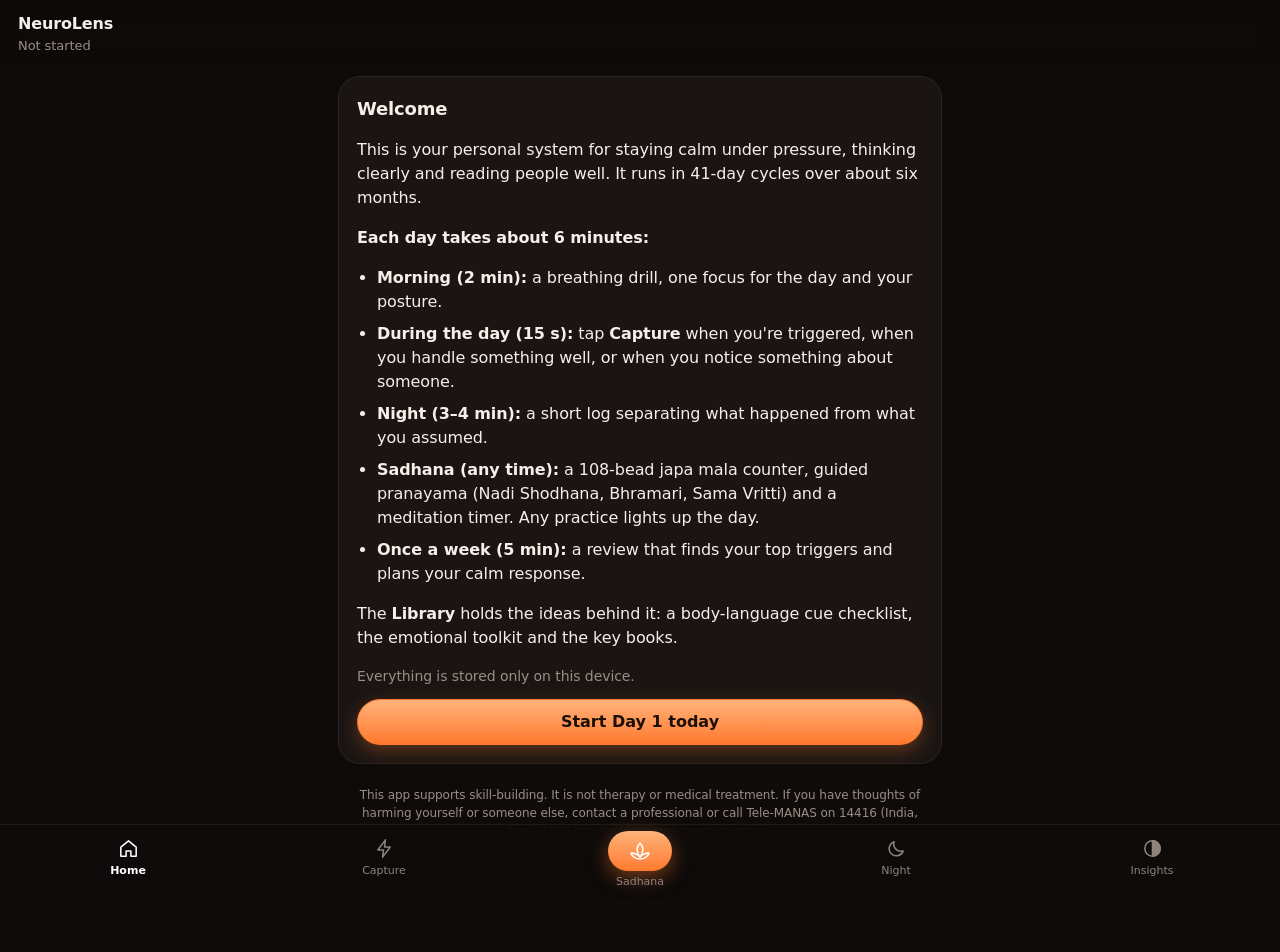
==== commit 36171ec0: "Aivo-style redesign: dark glowing theme, cycle-day strip, calm score, meditation player with hold-to" ====
--- a/index.html
+++ b/index.html
@@ -3,7 +3,7 @@
 <head>
   <meta charset="utf-8">
   <meta name="viewport" content="width=device-width, initial-scale=1, viewport-fit=cover">
-  <meta name="theme-color" content="#f4ede5">
+  <meta name="theme-color" content="#0e0b0a">
   <meta name="format-detection" content="telephone=no">
   <title>NeuroLens</title>
   <link rel="manifest" href="manifest.json">
@@ -13,7 +13,7 @@
   <meta name="apple-mobile-web-app-capable" content="yes">
   <meta name="mobile-web-app-capable" content="yes">
   <meta name="apple-mobile-web-app-title" content="NeuroLens">
-  <meta name="apple-mobile-web-app-status-bar-style" content="default">
+  <meta name="apple-mobile-web-app-status-bar-style" content="black-translucent">
   <meta name="description" content="A private system for emotional balance, clear thinking and reading people, in 41-day cycles. Your data stays on your device.">
   <link rel="stylesheet" href="styles.css">
 </head>
@@ -33,10 +33,9 @@
   <nav class="tabs" aria-label="Sections">
     <button data-tab="today" class="active"><svg viewBox="0 0 24 24" aria-hidden="true"><path d="M4 10.5 12 4l8 6.5V20h-5.5v-5.5h-5V20H4z"/></svg>Home</button>
     <button data-tab="capture"><svg viewBox="0 0 24 24" aria-hidden="true"><path d="M13 3 5 13.5h6L10 21l8-10.5h-6z"/></svg>Capture</button>
-    <button data-tab="sadhana"><svg viewBox="0 0 24 24" aria-hidden="true"><path d="M12 20c-4 0-8-2.5-9-6 3 0 6 1 9 4 3-3 6-4 9-4-1 3.5-5 6-9 6z"/><path d="M12 18c-2-2.5-3-5-3-8 0-2 1.2-4 3-6 1.8 2 3 4 3 6 0 3-1 5.5-3 8z"/></svg>Sadhana</button>
+    <button data-tab="sadhana" class="mid"><svg viewBox="0 0 24 24" aria-hidden="true"><path d="M12 20c-4 0-8-2.5-9-6 3 0 6 1 9 4 3-3 6-4 9-4-1 3.5-5 6-9 6z"/><path d="M12 18c-2-2.5-3-5-3-8 0-2 1.2-4 3-6 1.8 2 3 4 3 6 0 3-1 5.5-3 8z"/></svg>Sadhana</button>
     <button data-tab="night"><svg viewBox="0 0 24 24" aria-hidden="true"><path d="M19 14.5A7.5 7.5 0 0 1 9.5 5 7.5 7.5 0 1 0 19 14.5z"/></svg>Night</button>
-    <button data-tab="library"><svg viewBox="0 0 24 24" aria-hidden="true"><path d="M4 5.5C6.5 4.5 9.5 4.5 12 6c2.5-1.5 5.5-1.5 8-.5V19c-2.5-1-5.5-1-8 .5-2.5-1.5-5.5-1.5-8-.5z"/><path d="M12 6v13.5"/></svg>Library</button>
-    <button data-tab="progress"><svg viewBox="0 0 24 24" aria-hidden="true"><path d="M5 20V11M12 20V5M19 20v-6"/></svg>Progress</button>
+    <button data-tab="progress"><svg viewBox="0 0 24 24" aria-hidden="true"><circle cx="12" cy="12" r="8"/><path d="M12 4a8 8 0 0 1 0 16z" fill="currentColor"/></svg>Insights</button>
   </nav>
 
   <script src="content.js"></script>
--- a/styles.css
+++ b/styles.css
@@ -532,3 +532,140 @@
 .im-play { width: 76px; height: 76px; border-radius: 50%; border: 0; background: #fbf3ea; color: var(--deep); display: grid; place-items: center; cursor: pointer; box-shadow: 0 10px 30px rgba(0,0,0,.3); }
 .im-play svg { width: 28px; height: 28px; fill: currentColor; stroke: none; }
 .im-guide { font-size: 13px; opacity: .7; text-align: center; margin: 4px 0 0; }
+
+/* =========================================================
+   "Aivo" theme: always dark, glowing orange, one recommendation
+   at a time. Overrides the warm theme above.
+   ========================================================= */
+:root, :root:not(#x) {
+  --bg: #0e0b0a; --card: #1a1513; --ink: #f6efe9; --muted: #9b8d85; --line: #2c2420;
+  --accent: #ff8a45; --accent-soft: #2e1d14; --warn: #ff7a4f; --warn-soft: #2f1a12; --good: #9fd38a;
+  --deep: #ff7a2f; --clay: #ff8a45; --terra: #ff9a5c; --sand: #ffb27a; --or: #ff7a2f; --or2: #ffb27a;
+  --shadow: none; color-scheme: dark;
+}
+@media (prefers-color-scheme: light) { :root { --bg: #0e0b0a; --card: #1a1513; --ink: #f6efe9; --muted: #9b8d85; --line: #2c2420;
+  --accent: #ff8a45; --accent-soft: #2e1d14; --warn: #ff7a4f; --warn-soft: #2f1a12; --deep: #ff7a2f; --clay: #ff8a45; --terra: #ff9a5c; --sand: #ffb27a; } }
+body { background: var(--bg); }
+.card { background: var(--card); border: 1px solid var(--line); box-shadow: none; }
+.card.done { border-color: color-mix(in srgb, var(--or) 55%, transparent); box-shadow: none; }
+.accent-card { background: linear-gradient(135deg, #2e1a10, #1a1513); border-color: #4a2a18; }
+.topbar { background: color-mix(in srgb, var(--bg) 85%, transparent); }
+.streak { background: rgba(255,255,255,.07); color: var(--ink); box-shadow: none; }
+.btn { background: #221b18; border-color: #3a312c; color: var(--ink); }
+.btn.primary { background: linear-gradient(var(--or2), var(--or)); border-color: var(--or); color: #1b0f08; box-shadow: 0 6px 18px rgba(255,122,47,.3); }
+.chip { border-color: #3a312c; }
+.chip.selected, .score button.selected { background: #fff; border-color: #fff; color: #1b120d; }
+.seg { background: #1a1513; border: 1px solid var(--line); box-shadow: none; }
+.seg button.active { background: #fff; color: #1b120d; }
+.tag { background: rgba(255,138,69,.14); color: var(--or2); }
+.choice.selected { border-color: var(--or); background: rgba(255,138,69,.08); }
+.toggle.on i { background: var(--or); }
+.stat { background: #221b18; }
+.caution { background: #2a1a12; }
+textarea, input[type=text], input[type=date], input[type=time] { background: #120e0c; border-color: #3a312c; }
+.circle { border-color: var(--or2); color: #fff; background: radial-gradient(circle, rgba(255,210,170,.35), rgba(255,140,60,.12) 60%, transparent 61%); box-shadow: 0 0 40px rgba(255,140,60,.25); }
+.p-secs, .plabel, .mala-num b { color: var(--or2); }
+.cell { background: #1a1513; border-color: #2c2420; }
+.cell.full, .cell.sd3 { background: #efe4dc; border-color: #efe4dc; color: #1b120d; }
+.cell.partial { background: #5b4d46; border-color: #5b4d46; color: #fff; }
+.cell.today { outline-color: var(--or); }
+.banner { background: rgba(255,122,47,.15); color: var(--or2); }
+.toast { background: #fff; color: #1b120d; }
+
+/* Bottom bar: 5 items, glowing orange centre button */
+.tabs { background: rgba(14,11,10,.92); border-top: 1px solid #1f1a17; box-shadow: none; }
+.tabs button { color: #8f837c; }
+.tabs button.active { color: #fff; }
+.tabs button.active svg { fill: none; }
+.tabs button.mid svg { width: 64px; height: 40px; padding: 8px 20px; border-radius: 20px; background: linear-gradient(var(--or2), var(--or)); color: #fff; box-shadow: 0 6px 20px rgba(255,122,47,.45); margin-top: -6px; }
+.tabs button.mid.active { color: var(--or2); }
+
+/* Home: Home draws its own header */
+body.home .topbar { display: none; }
+body.home main { padding-top: 0; }
+.home-top { position: relative; margin: 0 -18px; padding: calc(12px + env(safe-area-inset-top)) 18px 6px; overflow: hidden; }
+.home-top .glow { position: absolute; left: 50%; top: -160px; width: 600px; height: 560px; transform: translateX(-50%); border-radius: 50%; pointer-events: none;
+  background: radial-gradient(circle, rgba(255,140,60,.95) 0%, rgba(255,105,30,.55) 30%, rgba(120,40,10,.25) 55%, transparent 70%); }
+.ht-bar { position: relative; display: flex; justify-content: space-between; align-items: center; }
+.ht-brand { display: flex; align-items: center; gap: 8px; font-size: 20px; font-weight: 600; }
+.ht-brand svg { width: 20px; height: 20px; fill: #fff; }
+.pchip { font-size: 12px; color: #f0e4dc; background: rgba(255,255,255,.09); border: 1px solid rgba(255,255,255,.1); padding: 5px 11px; border-radius: 999px; cursor: pointer; }
+.days { position: relative; display: flex; gap: 12px; justify-content: center; margin: 18px 0 0; }
+.day { display: flex; flex-direction: column; align-items: center; gap: 6px; font-size: 11.5px; color: rgba(255,255,255,.8); }
+.day b { width: 44px; height: 44px; border-radius: 50%; display: grid; place-items: center; font-weight: 500; font-size: 14px; border: 1px solid rgba(255,255,255,.35); background: rgba(255,255,255,.06); }
+.day.done b { background: rgba(255,255,255,.22); }
+.day.today { color: #fff; font-weight: 600; transform: translateY(-6px); }
+.day.today b { background: #fff; color: #2a160c; border-color: #fff; box-shadow: 0 0 26px rgba(255,255,255,.8); }
+.day.fade { opacity: .45; } .day.ghost { visibility: hidden; }
+.orb { position: relative; height: 130px; display: grid; place-items: center; }
+.orb::before { content: ""; position: absolute; width: 150px; height: 150px; border-radius: 50%; background: radial-gradient(circle, rgba(255,230,210,.5), rgba(255,170,110,.14) 55%, transparent 70%); }
+.lotus { position: relative; width: 120px; color: #fff6ee; filter: drop-shadow(0 0 14px rgba(255,220,190,.85)); }
+.rec { position: relative; text-align: center; padding: 0 10px; }
+.rec small { color: var(--muted); font-size: 12px; }
+.rec small::before { content: "•"; color: #fff; margin-right: 6px; }
+.rec h2 { font-size: 26px; font-weight: 500; margin: 4px 0 6px; letter-spacing: -.01em; }
+.rec p { color: var(--muted); font-size: 13px; margin: 0 auto 8px; max-width: 340px; }
+.meta { display: flex; gap: 14px; justify-content: center; align-items: center; color: #d8ccc4; font-size: 12.5px; }
+.meta-btn { border: 0; background: none; color: inherit; font-size: inherit; cursor: pointer; padding: 0; }
+.play { display: inline-flex; align-items: center; gap: 8px; margin-top: 16px; background: #fff; color: #1b120d; border: 0; border-radius: 999px; padding: 12px 22px; font-weight: 600; font-size: 14px; cursor: pointer; }
+.play svg { width: 13px; height: 13px; }
+.calm-card { margin-top: 18px; cursor: pointer; border-radius: 22px; }
+.card-h { display: flex; align-items: center; gap: 10px; color: #d8ccc4; font-size: 13px; }
+.ic { width: 30px; height: 30px; border-radius: 50%; background: rgba(255,255,255,.07); display: grid; place-items: center; }
+.forecast { display: flex; justify-content: space-between; align-items: flex-end; margin-top: 8px; }
+.big { font-size: 42px; font-weight: 400; letter-spacing: -.02em; }
+.bars { display: flex; gap: 8px; align-items: flex-end; height: 60px; }
+.bars div { display: flex; flex-direction: column; align-items: center; gap: 4px; font-size: 10px; color: var(--muted); }
+.bars i { width: 10px; border-radius: 5px; background: #3a2e29; display: block; }
+.bars i.on { background: linear-gradient(var(--or2), var(--or)); }
+.stats3 { display: grid; grid-template-columns: repeat(3,1fr); margin: 4px 0 14px; text-align: center; }
+.stats3 b { display: block; font-size: 17px; font-weight: 500; }
+.stats3 span { font-size: 11.5px; color: var(--muted); }
+.stats3 .hot b { color: var(--or); }
+.lib-link { margin-bottom: 4px; }
+.section-h { color: #f0e4dc; }
+
+/* Player (meditation) */
+.player { position: fixed; inset: 0; z-index: 50; background: radial-gradient(ellipse at 50% 30%, #2a1a12 0%, #0e0b0a 60%); color: var(--ink); display: flex; flex-direction: column;
+  padding: calc(10px + env(safe-area-inset-top)) 18px calc(20px + env(safe-area-inset-bottom)); overflow-y: auto; }
+.player > * { width: 100%; max-width: 520px; margin-left: auto; margin-right: auto; }
+.pl-top { display: flex; justify-content: space-between; align-items: center; }
+.pl-back { display: flex; align-items: center; gap: 10px; border: 0; background: none; color: var(--ink); font-size: 16px; cursor: pointer; padding: 6px 0; }
+.player svg { width: 18px; height: 18px; fill: none; stroke: currentColor; stroke-width: 1.8; stroke-linecap: round; stroke-linejoin: round; }
+.figure { position: relative; flex: 1; min-height: 240px; max-height: 340px; }
+.figure .halo { position: absolute; left: 50%; top: 50%; width: 240px; height: 240px; transform: translate(-50%,-50%); border-radius: 50%;
+  background: radial-gradient(circle, rgba(255,240,230,.42), rgba(255,200,160,.12) 50%, transparent 70%); animation: plbreathe 10s ease-in-out infinite; }
+.figure.still .halo { animation-play-state: paused; }
+@keyframes plbreathe { 0%,100% { transform: translate(-50%,-50%) scale(.82); opacity: .7; } 40% { transform: translate(-50%,-50%) scale(1.1); opacity: 1; } }
+.player .figure svg.lotus { position: absolute; left: 50%; top: 50%; width: 170px; height: auto; transform: translate(-50%,-50%); }
+.callout { position: absolute; font-size: 11px; line-height: 1.25; padding: 6px 10px; border-radius: 10px; background: rgba(255,255,255,.06); border: 1px solid rgba(255,255,255,.12); backdrop-filter: blur(6px); -webkit-backdrop-filter: blur(6px); }
+.callout b { display: block; font-weight: 600; } .callout span { color: var(--muted); }
+.c1 { left: 60%; top: 8%; } .c2 { left: 66%; top: 46%; } .c3 { right: 64%; top: 62%; }
+.matrix { display: grid; grid-template-columns: repeat(30, 7px); justify-content: space-between; gap: 5px 4px; margin-top: 18px; }
+.matrix i { aspect-ratio: 1; border-radius: 50%; background: #3a312c; transition: background .4s; }
+.matrix i.on { background: #f1e6de; }
+.np-time { display: flex; justify-content: space-between; color: var(--muted); font-size: 12px; margin-top: 8px; font-variant-numeric: tabular-nums; }
+.np-btns { display: flex; gap: 10px; margin-top: 18px; }
+.np-btns button { position: relative; overflow: hidden; flex: 1; border-radius: 999px; padding: 14px 10px; font-size: 14px; font-weight: 600; display: flex; justify-content: center; align-items: center; gap: 8px; border: 1px solid #3a312c; background: #1a1513; color: #e9ddd5; cursor: pointer; touch-action: none; user-select: none; -webkit-user-select: none; }
+.np-btns button.w { background: #fff; color: #1b120d; border-color: #fff; }
+.hold i { position: absolute; left: 0; top: 0; bottom: 0; width: 0; background: rgba(255,122,47,.35); }
+.hold.holding i { width: 100%; transition: width 1.2s linear; }
+.hold svg { position: relative; }
+
+/* Insights (Progress) */
+.ins-h { display: flex; justify-content: space-between; align-items: center; margin: 4px 0 0; }
+.ins-h h1 { font-size: 26px; font-weight: 500; margin: 0; }
+.gauge { position: relative; height: 200px; margin-top: 8px; }
+.gauge svg { position: absolute; left: 50%; top: 0; transform: translateX(-50%); width: min(330px, 100%); overflow: visible; }
+.gscore { position: absolute; left: 0; right: 0; top: 92px; text-align: center; }
+.gscore b { font-size: 44px; font-weight: 400; letter-spacing: -.02em; }
+.gscore b span { color: var(--muted); font-size: 22px; }
+.trend { display: inline-flex; gap: 6px; align-items: center; font-size: 12px; color: #d8ccc4; background: rgba(255,255,255,.07); padding: 4px 10px; border-radius: 999px; margin-top: 2px; }
+.ins-copy { text-align: center; padding: 0 20px 14px; }
+.ins-copy h3 { font-size: 16px; font-weight: 500; margin: 2px 0 4px; }
+.ins-copy p { color: var(--muted); font-size: 12.5px; margin: 0; }
+.rec2 { display: flex; justify-content: space-between; font-size: 12px; color: var(--muted); }
+.rec2 b { display: block; font-size: 20px; color: var(--ink); font-weight: 500; } .rec2 b em { color: var(--or); font-style: normal; }
+.rec2 b.sm { font-size: 13px; color: var(--muted); }
+.slider { position: relative; height: 4px; border-radius: 2px; margin: 20px 0 10px; background: linear-gradient(90deg, #4a2a18, var(--or) 60%, #ffcf9f); }
+.knob { position: absolute; top: 50%; transform: translate(-50%,-50%); background: var(--or); color: #fff; font-size: 11px; font-weight: 700; padding: 3px 9px; border-radius: 999px; box-shadow: 0 0 0 3px var(--card); }
